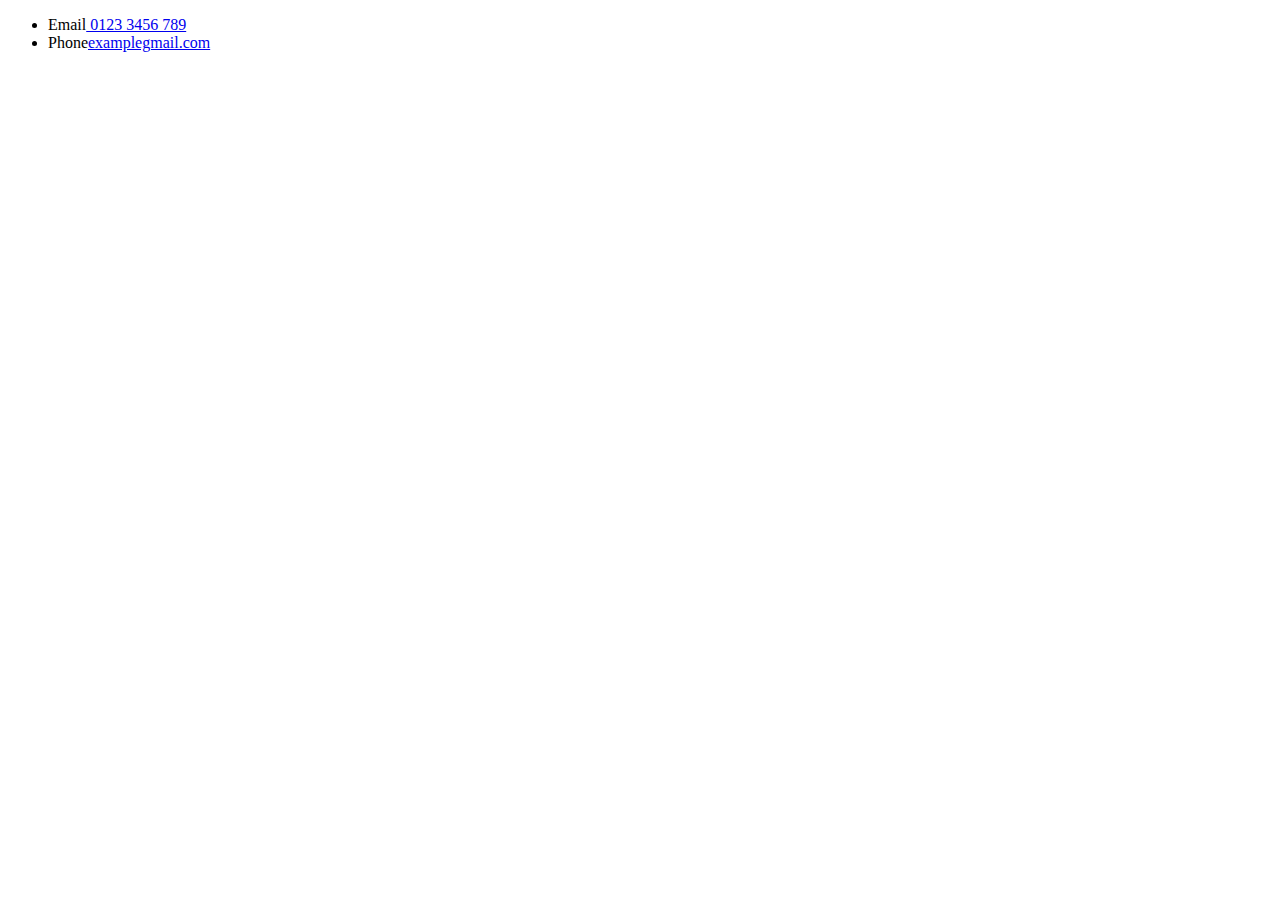
==== index.html @ 56a631da "first commit" ====
<!DOCTYPE html>
<html lang="en">
<head>
    <meta charset="UTF-8">
    <meta http-equiv="X-UA-Compatible" content="IE=edge">
    <meta name="viewport" content="width=device-width, initial-scale=1.0">
    <title>Document</title>
    <link rel="stylesheet" href="./assets/css/styles.css">
</head>
<body>
     <div class="site-wrapper">
        <header class="header">
           
            <div class="container">
                <div class="top-socialbar-wrapper">
                    <div class="topbar-inner">
                        <ul class="contact-detail">
                            <li><span>Email</span><a href="tel :+92 1233456789"> 0123 3456 789</a></li>
                            <li><span>Phone</span><a href="mailto:examplegmail.com">examplegmail.com</a></li>
        
                        </ul><!-- contct-detail-end -->
                        </div><!-- topbar-inner -->

            </div>
            <!-- container-end -->
             







                </div> <!--top-socailbar-wrapper-end  -->
            

        </header><!-- header-end -->

     </div> <!-- site-wrapper-end -->

    
    
</body>
</html>
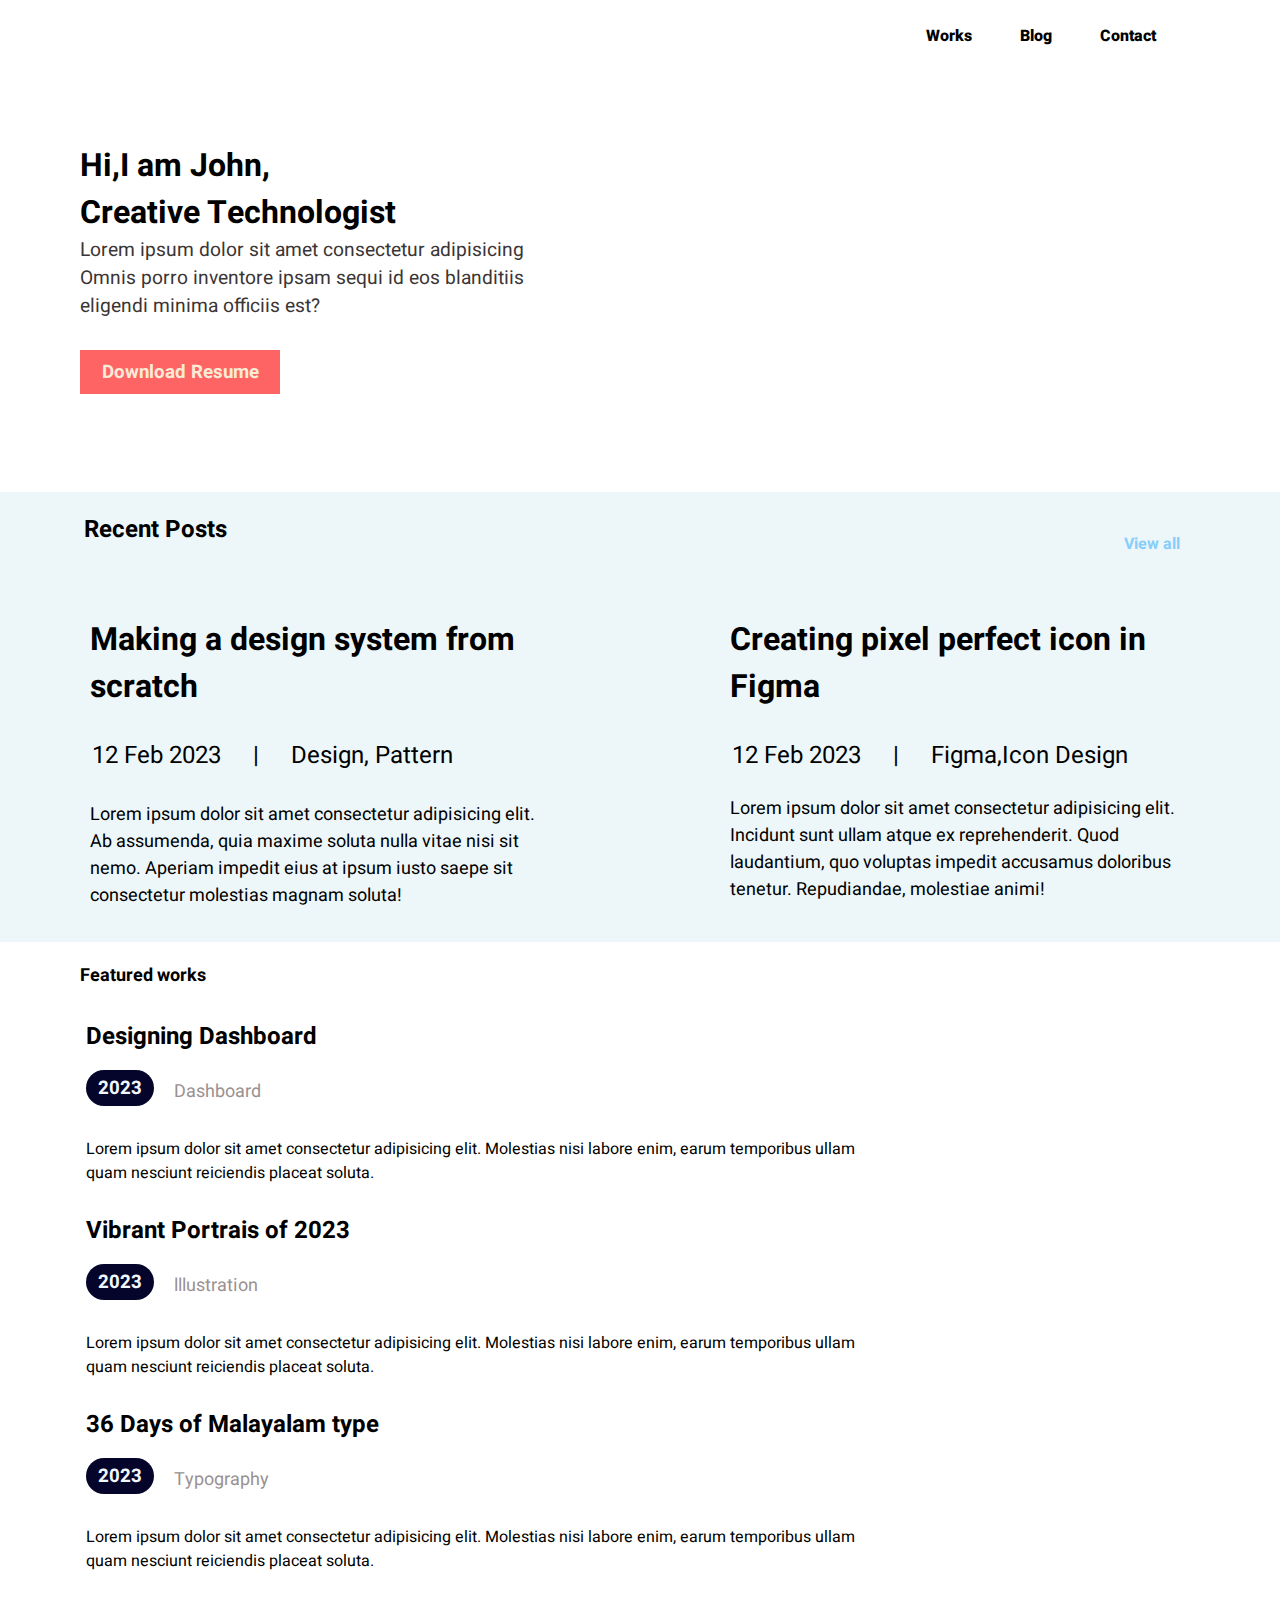
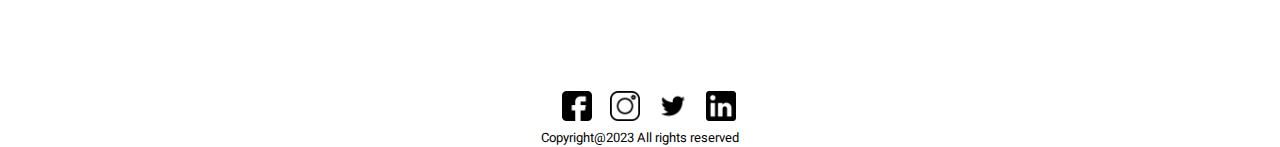
==== commit 036638bc: "changes" ====
--- a/index.html
+++ b/index.html
@@ -6,37 +6,274 @@
     <meta name="viewport" content="width=device-width, initial-scale=1.0">
     <title>Document</title>
     <link rel="stylesheet" href="./assets/css/styles.css">
+    <link rel="preconnect" href="https://fonts.googleapis.com">
+<link rel="preconnect" href="https://fonts.gstatic.com" crossorigin>
+<link href="https://fonts.googleapis.com/css2?family=Heebo:wght@300;400;500;600;700&display=swap" rel="stylesheet">
 </head>
 <body>
      <div class="site-wrapper">
-        <header class="header">
+        <header>
+            <div class="navbar">
+            <ul>
+                <li><h4><a href="">  Works</a></h4></li>
+                <li><h4><a href="">Blog</a></h4></li>
+                <li><h4><a href="">Contact  </a></h4></li>
+            </ul>
+          
+            </div> <!-- navbar-end -->
+
+
+            <div class="ul-controller">
+                <ul class="primary-ul">
+                    <li class="head-text">
+                      <h1>Hi,I am John,<br>Creative Technologist</h1>
+                
+                    </li><!-- head-text-end -->
+                    <li class="main-text">
+                       <p>Lorem ipsum dolor sit amet consectetur adipisicing  Omnis porro inventore ipsam sequi id eos blanditiis eligendi minima officiis est?</p> 
+    
+                    </li><!-- main-text-end -->
+                    <li class="foot-text">
+                     <a href=""><h3>Download Resume</h3></a>
+    
+    
+    
+                    </li><!-- foot-text-end -->
+                     
+    
+    
+    
+                </ul><!-- primary-ul-end -->
+                <ul class="secondary-ul">
+                    <li class="main-img">
+                        <img src="./assets/img/Ellipse 1.png" alt="">
+    
+    
+                        
+                    </li>
+    
+                </ul><!-- secondary-ul-end -->
+            </div><!-- ul-controller-end -->
+             
            
+            
+
+          
+
+
+
+
+
+
+
+
+
+
+        
+           
+
+
+
+        </header>
+
+
+
+
+
+
+
+        <main>
+
+
             <div class="container">
-                <div class="top-socialbar-wrapper">
-                    <div class="topbar-inner">
-                        <ul class="contact-detail">
-                            <li><span>Email</span><a href="tel :+92 1233456789"> 0123 3456 789</a></li>
-                            <li><span>Phone</span><a href="mailto:examplegmail.com">examplegmail.com</a></li>
+                <ul class="main-top-ul">
+                    <div class="first-li"><li><h2><a href="">Recent Posts</a></h2></li></div>
+                    <div class="second-li"><li><h4><a href="">View all</a></h4></li></div>
+
+
+
+
+
+
+
+
+                </ul><!-- main-top-ul -->
+
+
+                <div class="main-scondary-ul">
+
+                <ul class="ul-a">
+                    <h1>Making a design system from scratch</h1>
+
+                    <div class="span-controller">
+                        <span>12 Feb 2023</span>
+                        <span>|</span>
+                        <span>Design, Pattern</span>
+                      </div><!-- span-controller-end -->
+
+                    <p>Lorem ipsum dolor sit amet consectetur adipisicing elit. Ab assumenda, quia maxime soluta nulla vitae nisi sit nemo. Aperiam impedit eius at ipsum iusto saepe sit consectetur molestias magnam soluta!</p>
+
+
+
+
+                </ul> <!-- ul-a-end -->
+
+
+
+
+                <ul class="ul-b">
+
+                    <h1>Creating pixel perfect icon in Figma</h1>
+                    <div class="span-controller">
+                        <span>12 Feb 2023</span>
+                        <span>|</span>
+                        <span>Figma,Icon Design</span>
+                      </div><!-- span-controller-end -->
+                      <p>Lorem ipsum dolor sit amet consectetur adipisicing elit. Incidunt sunt ullam atque ex reprehenderit. Quod laudantium, quo voluptas impedit accusamus doloribus tenetur. Repudiandae, molestiae animi!</p>
+
+
+
+
+
+                </ul> <!-- ul-b-end -->
+
+
+
+
+
+
+
+
+                </div><!-- secondary-ul-end -->
+
+
+
+
+
+
+
+
+
+
+
+            </div><!-- container-end -->
+
+
+
+
+
+        </main>
+
+
+
+
+        <footer>
+         <h4>Featured works</h4>
+
+        <div class="card-a">
+            <ul class="ul-primary">
+                <li><img src="./assets/img/Rectangle 30.png" alt=""></li>
+                
+
+            </ul><!-- primary-ul-end -->
+            <ul class="secondary-ul">
+                <li><a href=""><h2>Designing Dashboard</h2></a></li>
+                
+                <div class="wrapper"><li><h3>2023 </h3></li>
+                    <li> <p>Dashboard</p>  </li>
+                </div><!-- wrapper-end -->
+               <li> <p>Lorem ipsum dolor sit amet consectetur adipisicing elit. Molestias nisi labore enim, earum temporibus ullam quam nesciunt reiciendis placeat soluta.</p></li>
+
+            </ul><!-- secondary-ul-end -->
+
+
+
+        </div><!-- card-a-end -->
+        <div class="card-b">
+            <ul class="ul-primary">
+                <li><img src="./assets/img/Rectangle 32.png" alt=""></li>
+                
+
+            </ul><!-- primary-ul-end -->
+            <ul class="secondary-ul">
+                <li><a href=""><h2>Vibrant Portrais of 2023</h2></a></li>
+                
+                <div class="wrapper"><li><h3>2023 </h3></li>
+                    <li> <p>lllustration</p>  </li>
+                </div><!-- wrapper-end -->
+               <li> <p>Lorem ipsum dolor sit amet consectetur adipisicing elit. Molestias nisi labore enim, earum temporibus ullam quam nesciunt reiciendis placeat soluta.</p></li>
+
+            </ul><!-- secondary-ul-end -->
+
+
+
+
+        </div><!-- card-b-end -->
+        <div class="card-c">
+            <ul class="ul-primary">
+                <li><img src="./assets/img/Rectangle 34.png" alt=""></li>
+                
+
+            </ul><!-- primary-ul-end -->
+            <ul class="secondary-ul">
+                <li><a href=""><h2>36 Days of Malayalam type</h2></a></li>
+                
+                <div class="wrapper"><li><h3>2023 </h3></li>
+                    <li> <p>Typography</p>  </li>
+                </div><!-- wrapper-end -->
+               <li> <p>Lorem ipsum dolor sit amet consectetur adipisicing elit. Molestias nisi labore enim, earum temporibus ullam quam nesciunt reiciendis placeat soluta.</p></li>
+
+            </ul><!-- secondary-ul-end -->
+
+
+
+
+        </div><!-- card-c-end -->
+
+      <div class="social-services">
+        <ul class="links-collector">
+            
+        <li class="fb"><a href=""><img src="./assets/img/facebook.png" alt=""></a></li>
+        <li class="insta"><a href=""><img src="./assets/img/instagram.png" alt=""></a></li>
+        <li class="twitter"><a href=""><img src="./assets/img/twitter.png" alt=""></a></li>
+        <li class="linkdin"><a href=""><img src="./assets/img/linkedin-logo.png" alt=""></a></li>
+
+
+
+
+
+        </ul> <!-- links-collector-end -->
         
-                        </ul><!-- contct-detail-end -->
-                        </div><!-- topbar-inner -->
-
-            </div>
-            <!-- container-end -->
-             
-
-
-
-
-
-
-
-                </div> <!--top-socailbar-wrapper-end  -->
-            
-
-        </header><!-- header-end -->
-
-     </div> <!-- site-wrapper-end -->
+
+      </div><!-- socail-services-end -->
+      <div class="ending-text">
+       <p>Copyright@2023 All rights reserved</p>
+
+
+
+      </div><!-- ending-text-end -->
+
+
+
+
+
+
+        </footer>
+
+
+
+
+
+
+
+
+
+
+
+
+
+     </div> <!-- site-wrappr-end -->
+
 
     
     
--- a/assets/css/styles.css
+++ b/assets/css/styles.css
@@ -0,0 +1,265 @@
+/* light white #edf7fa */
+/* orange #ff6464 */
+/* button color rgba(5,4,43,255) */
+
+*{
+    margin: 0;
+    padding: 0;
+    list-style: none;
+    text-decoration: none;
+    color: black;
+}
+html{
+    font-family: 'Heebo', sans-serif;
+}
+.navbar ul{
+    display: flex;
+    justify-content: end;
+    padding-right: 100px;
+     
+}
+.navbar ul li h4{
+   font-weight: 800;
+   padding: 24px;
+   font: bold;
+
+
+}
+
+.ul-controller{
+    display: flex;
+    justify-content: space-between;
+}
+.primary-ul{
+    width: 500px;
+    height: 280px; 
+    margin: 50px;
+    margin-left: 60px;
+    padding: 20px;
+    
+    
+    
+}
+.head-text h1{
+    
+    font: large;
+    font: 200;
+}
+
+
+.primary-ul .main-text p{
+    font-size: larger;
+    font: bold;
+    color: rgb(59, 53, 53);
+}
+.primary-ul .foot-text {
+    width: 200px;
+    margin-top: 30px;
+    
+    background-color: #ff6464;
+}
+.primary-ul .foot-text h3{
+     padding: 8px;
+     text-align: center;
+     color: antiquewhite;
+}
+.secondary-ul .main-img{
+    margin: 80px;
+    margin-right: 300px;
+}
+main .container{
+    width: 100%;
+    height: 450px;
+    background-color:  #edf7fa;
+}
+.container .main-top-ul{
+    display: flex;
+    justify-content: space-between;
+}
+.container .main-top-ul li{
+    padding: 20px;
+    padding-left: 84px;
+}
+.ul-a{
+    width: 500px;
+    height: 320px;
+    
+}
+.ul-b{
+    width: 500px;
+    height: 320px;
+    
+
+}
+.main-scondary-ul{
+    display: flex;
+    justify-content: space-around;
+}
+.second-li{
+    margin: 20px;
+    padding-right: 60px
+    
+    
+
+}
+.second-li a{
+    color: lightskyblue;
+}
+.ul-a h1{
+    padding-left: 20px;
+    padding: 20px;
+}
+.ul-a span{
+    font-size: x-large;
+   
+    padding: 14px;
+}
+.ul-a .span-controller{
+    padding: 8px;
+}
+.ul-a p{
+    font-size: large;
+     padding: 20px;
+}
+.ul-b h1{
+    padding-left: 20px;
+    padding: 20px;
+}
+.ul-b span{
+    font-size: x-large;
+   
+    padding: 14px;
+}
+.ul-b .span-controller{
+    padding: 8px;
+}
+.ul-b p{
+    font-size: large;
+     padding: 14px;
+     padding-left: 20px;
+}
+footer h4{
+    padding: 20px;
+    padding-left: 80px;
+    font-size: large;
+}
+.card-a{
+    padding: 10px;
+    padding-left: 66px;
+    width: 800px;
+    display: flex;
+    
+}
+.secondary-ul li h2{
+    padding-left: 20px;
+
+
+}
+.secondary-ul li h3{
+    width: 60px;
+    color: aliceblue;
+    background-color: rgba(5,4,43,255);
+    padding: 4px;
+    text-align: center;
+    border-radius: 40px;
+
+
+}
+.secondary-ul .wrapper{
+    display: flex;
+    padding: 16px;
+    padding-left: 20px;
+}
+.secondary-ul .wrapper p{
+    font-size: large;
+    font: bolder;
+    color: rgb(154, 145, 145);
+}
+.secondary-ul li p{
+    padding: 8px;
+    padding-left: 20px;
+}
+.card-b{
+    padding: 10px;
+    padding-left: 66px;
+    width: 800px;
+    display: flex;
+    
+}.card-c{
+    padding: 10px;
+    padding-left: 66px;
+    width: 800px;
+    display: flex;
+    
+}
+
+ .links-collector{
+    display: flex;
+    padding-top: 100px;
+    justify-content: center;
+ }
+ .fb img,.twitter img,.insta img,.linkdin img{
+    padding-left: 18px;
+    
+
+    width: 30px;
+    
+}
+.ending-text p{
+    font: bold;
+    font-size: small;
+    text-align: center;
+   
+   
+    
+}
+.ending-text{
+    justify-content: right;
+}
+
+
+
+
+
+
+
+
+
+
+
+
+
+/* // `sm` applies to x-small devices (portrait phones, less than 576px) */
+@media (max-width: 575.98px) { ... }
+
+/* // `md` applies to small devices (landscape phones, less than 768px) */
+@media (max-width: 767.98px) { ... }
+
+/* // `lg` applies to medium devices (tablets, less than 992px) */
+@media (max-width: 991.98px) { ... }
+
+/* // `xl` applies to large devices (desktops, less than 1200px) */
+@media (max-width: 1199.98px) { ... }
+
+/* // `xxl` applies to x-large devices (large desktops, less than 1400px) */
+@media (max-width: 1399.98px) { ... }
+
+
+
+
+
+
+
+
+
+
+
+
+
+
+
+
+
+
+
+
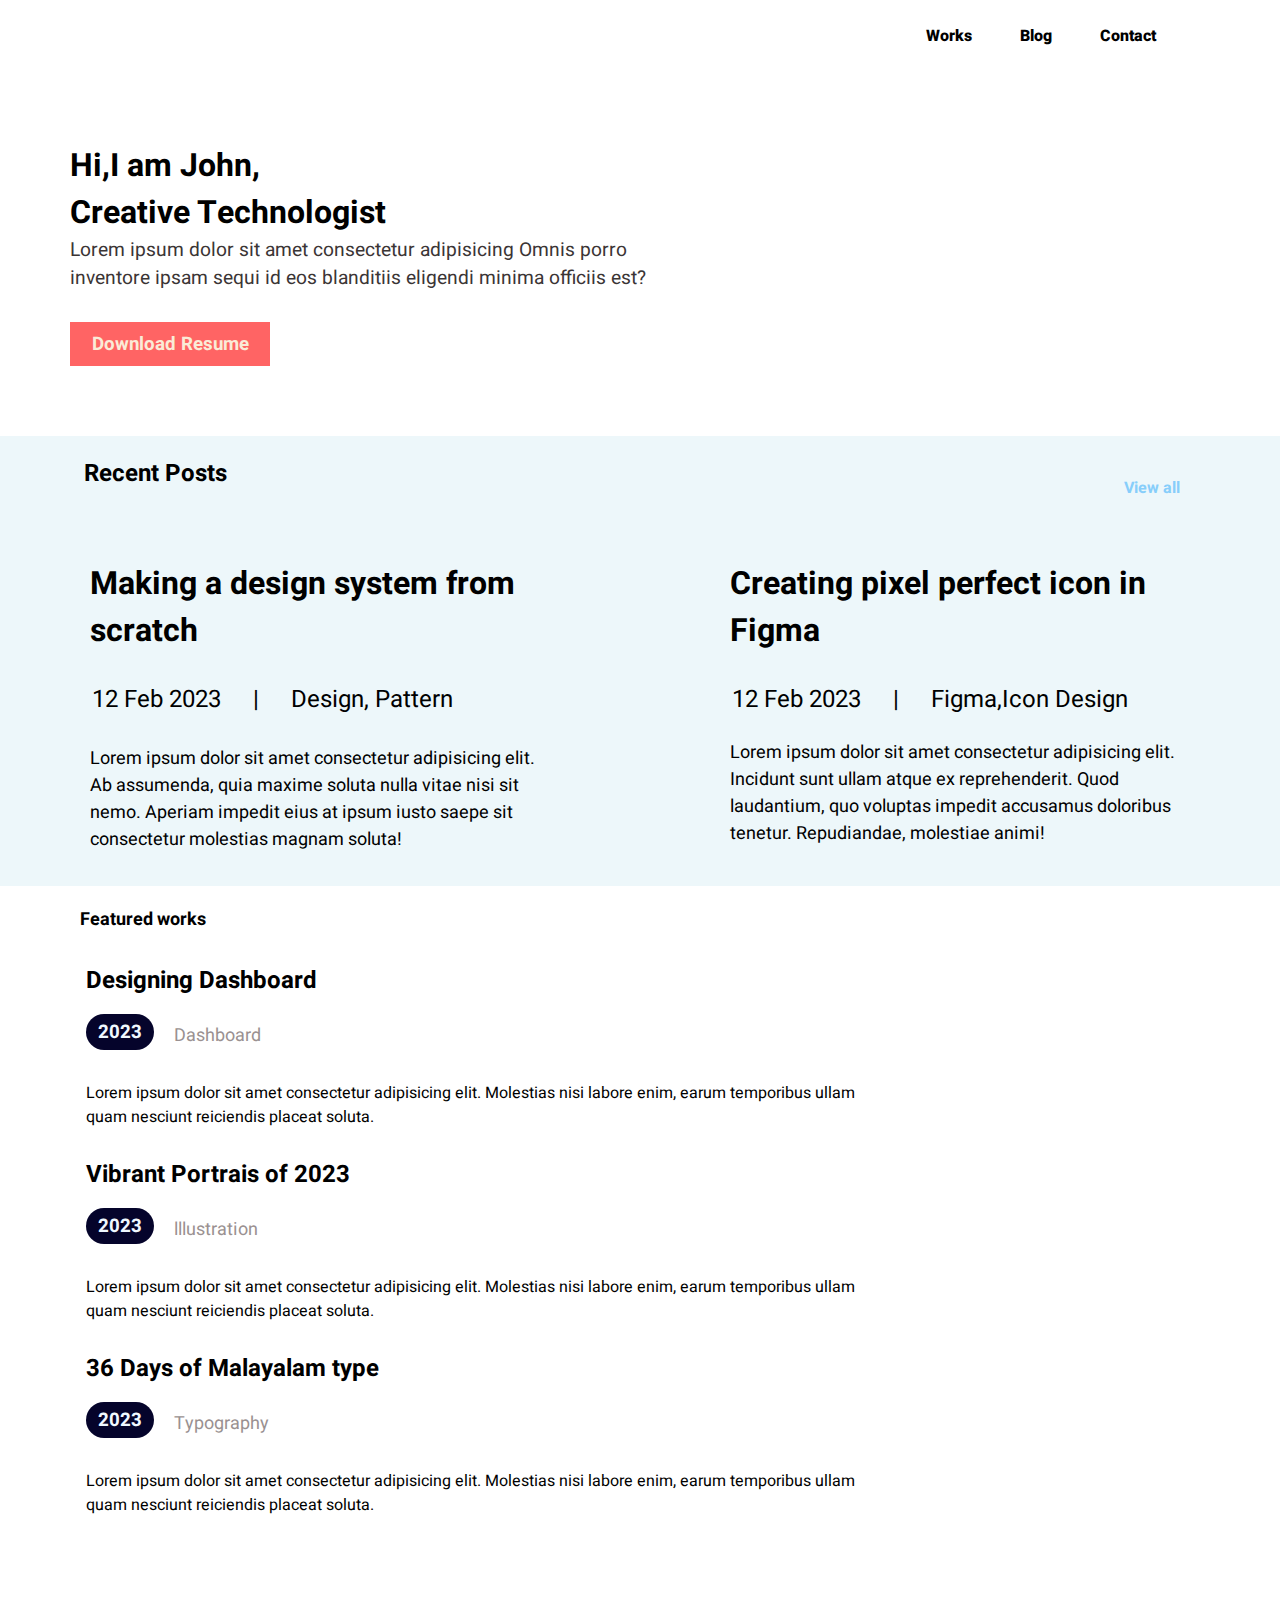
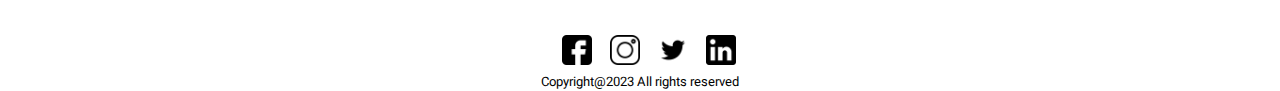
==== commit 54957ad5: "done" ====
--- a/index.html
+++ b/index.html
@@ -21,6 +21,11 @@
             </ul>
           
             </div> <!-- navbar-end -->
+            <div class="second-navbar">
+        <ul><li><img src="./assets/img/menu.png" alt=""></li></ul>
+              
+
+            </div><!-- second-navbar-end -->
 
 
             <div class="ul-controller">
@@ -168,8 +173,10 @@
 
 
         <footer>
+            <div class="inner-container">
          <h4>Featured works</h4>
-
+          
+         
         <div class="card-a">
             <ul class="ul-primary">
                 <li><img src="./assets/img/Rectangle 30.png" alt=""></li>
@@ -182,12 +189,15 @@
                 <div class="wrapper"><li><h3>2023 </h3></li>
                     <li> <p>Dashboard</p>  </li>
                 </div><!-- wrapper-end -->
-               <li> <p>Lorem ipsum dolor sit amet consectetur adipisicing elit. Molestias nisi labore enim, earum temporibus ullam quam nesciunt reiciendis placeat soluta.</p></li>
+               <li><div class="longest-text">
+                <p>Lorem ipsum dolor sit amet consectetur adipisicing elit. Molestias nisi labore enim, earum temporibus ullam quam nesciunt reiciendis placeat soluta.</p>
+               </div><!-- longest-text-end -->
+                 </li>
 
             </ul><!-- secondary-ul-end -->
 
 
-
+            
         </div><!-- card-a-end -->
         <div class="card-b">
             <ul class="ul-primary">
@@ -201,7 +211,9 @@
                 <div class="wrapper"><li><h3>2023 </h3></li>
                     <li> <p>lllustration</p>  </li>
                 </div><!-- wrapper-end -->
-               <li> <p>Lorem ipsum dolor sit amet consectetur adipisicing elit. Molestias nisi labore enim, earum temporibus ullam quam nesciunt reiciendis placeat soluta.</p></li>
+                <li><div class="longest-text">
+                    <p>Lorem ipsum dolor sit amet consectetur adipisicing elit. Molestias nisi labore enim, earum temporibus ullam quam nesciunt reiciendis placeat soluta.</p>
+                   </div><!-- longest-text-end -->
 
             </ul><!-- secondary-ul-end -->
 
@@ -221,7 +233,9 @@
                 <div class="wrapper"><li><h3>2023 </h3></li>
                     <li> <p>Typography</p>  </li>
                 </div><!-- wrapper-end -->
-               <li> <p>Lorem ipsum dolor sit amet consectetur adipisicing elit. Molestias nisi labore enim, earum temporibus ullam quam nesciunt reiciendis placeat soluta.</p></li>
+                <li><div class="longest-text">
+                    <p>Lorem ipsum dolor sit amet consectetur adipisicing elit. Molestias nisi labore enim, earum temporibus ullam quam nesciunt reiciendis placeat soluta.</p>
+                   </div><!-- longest-text-end -->
 
             </ul><!-- secondary-ul-end -->
 
@@ -229,6 +243,8 @@
 
 
         </div><!-- card-c-end -->
+
+          </div> <!-- inner-container-end -->
 
       <div class="social-services">
         <ul class="links-collector">
--- a/assets/css/styles.css
+++ b/assets/css/styles.css
@@ -9,6 +9,7 @@
     text-decoration: none;
     color: black;
 }
+
 html{
     font-family: 'Heebo', sans-serif;
 }
@@ -25,20 +26,31 @@
 
 
 }
+.navbar ul li h4 a:hover {
+   color: #ff6464;
+   transition: 0.2s;
+}
 
 .ul-controller{
     display: flex;
     justify-content: space-between;
 }
+.second-navbar img{
+    width: 30px;
+    justify-content: end;
+}
+.second-navbar{
+    display: none;
+}
+.second-navbar ul{
+  text-align: end;
+  
+}
 .primary-ul{
-    width: 500px;
-    height: 280px; 
+    width: 600px;
+     
     margin: 50px;
-    margin-left: 60px;
     padding: 20px;
-    
-    
-    
 }
 .head-text h1{
     
@@ -55,17 +67,19 @@
 .primary-ul .foot-text {
     width: 200px;
     margin-top: 30px;
-    
     background-color: #ff6464;
+    
+    
 }
 .primary-ul .foot-text h3{
      padding: 8px;
      text-align: center;
      color: antiquewhite;
 }
+
 .secondary-ul .main-img{
     margin: 80px;
-    margin-right: 300px;
+    margin-right: 250px;
 }
 main .container{
     width: 100%;
@@ -154,6 +168,10 @@
     padding-left: 20px;
 
 
+}
+.secondary-ul li a h2:hover{
+    color: #ff6464;
+    transition: 0.3s;
 }
 .secondary-ul li h3{
     width: 60px;
@@ -179,6 +197,7 @@
     padding: 8px;
     padding-left: 20px;
 }
+
 .card-b{
     padding: 10px;
     padding-left: 66px;
@@ -230,36 +249,173 @@
 
 
 /* // `sm` applies to x-small devices (portrait phones, less than 576px) */
-@media (max-width: 575.98px) { ... }
+@media (max-width: 575.98px) { 
+    .ul-controller{
+        display: block;
+    }
+    .foot-text{
+       margin-left: 180px;
+        
+    }
+    .primary-ul li{
+        text-align: center;
+    }
+    .main-top-ul .first-li {
+        
+        padding-left: 40px;
+    }
+    .main-top-ul .second-li {
+        display: none;
+    }
+    .main-scondary-ul{
+        display: block;
+        
+    }
+    .main-img img{
+        margin-left: 100px;
+        margin-top: 0%;
+    }
+   
+    main .container{
+        width: 1000px;
+        height: 730px;
+        text-align: center;
+        background-color:  #edf7fa;
+    }
+    .navbar{
+        display: none;
+    }
+   
+    .secondary-navbar li{
+        text-align: end;
+    }
+  
+    
+    .inner-container h4{
+        margin: 0;
+        padding: 0;
+        text-align: center;
+    }
+    .card-a,.card-b,.card-c{
+        
+        padding: 8px;
+        
+        display: block;
+    }
+    .card-a img,.card-b img,.card-c img{
+        padding-left: 14px;
+        
+    }
+    .longest-text p{
+        
+        width: 280px;
+    }
+    .ul-a h1 p{
+        width: 100%;
+        
+    }
+ }
 
 /* // `md` applies to small devices (landscape phones, less than 768px) */
-@media (max-width: 767.98px) { ... }
+@media (max-width: 767.98px) { 
+    .ul-controller{
+        display: block;
+
+    }
+    .primary-ul{
+        text-align: center;
+    }
+    .foot-text {
+        margin-left: 200px;
+       
+    }
+    .secondary-ul .main-img{
+       margin-left: 200px;
+    }
+    
+    .first-li li h2 a{
+        text-align: center;
+        padding-left: 160px;
+       
+    }
+    .main-top-ul .second-li {
+        display: none;
+    }
+    .main-scondary-ul{
+        display: block;
+        
+        
+    }
+    .ul-a{
+        background-color: antiquewhite;
+        margin: 0% auto;
+    }
+    .ul-b{
+        background-color: antiquewhite;
+        margin: 10px auto;
+    }
+    main .container{
+        width: 1000px;
+        height: 730px;
+        text-align: center;
+        background-color:  #edf7fa;
+    }
+    .card-a,.card-b,.card-c{
+        
+        padding: 8px;
+        
+        display: block;
+    }
+    footer .inner-container h4{
+        text-align: center;
+    }
+    .card-a,.card-b,.card-c{
+        text-align: center;
+        
+    }
+    .secondary-ul{
+        text-align: left;
+    }
+    .longest-text p{
+        
+        width: 380px;
+    }
+
+
+
+ }
 
 /* // `lg` applies to medium devices (tablets, less than 992px) */
-@media (max-width: 991.98px) { ... }
+@media (max-width: 991.98px) { 
+
+}
 
 /* // `xl` applies to large devices (desktops, less than 1200px) */
-@media (max-width: 1199.98px) { ... }
+@media (max-width: 1199.98px) { 
+
+ }
 
 /* // `xxl` applies to x-large devices (large desktops, less than 1400px) */
-@media (max-width: 1399.98px) { ... }
-
-
-
-
-
-
-
-
-
-
-
-
-
-
-
-
-
-
-
-
+@media (max-width: 1399.98px) { 
+
+ }
+
+
+
+
+
+
+
+
+
+
+
+
+
+
+
+
+
+
+
+
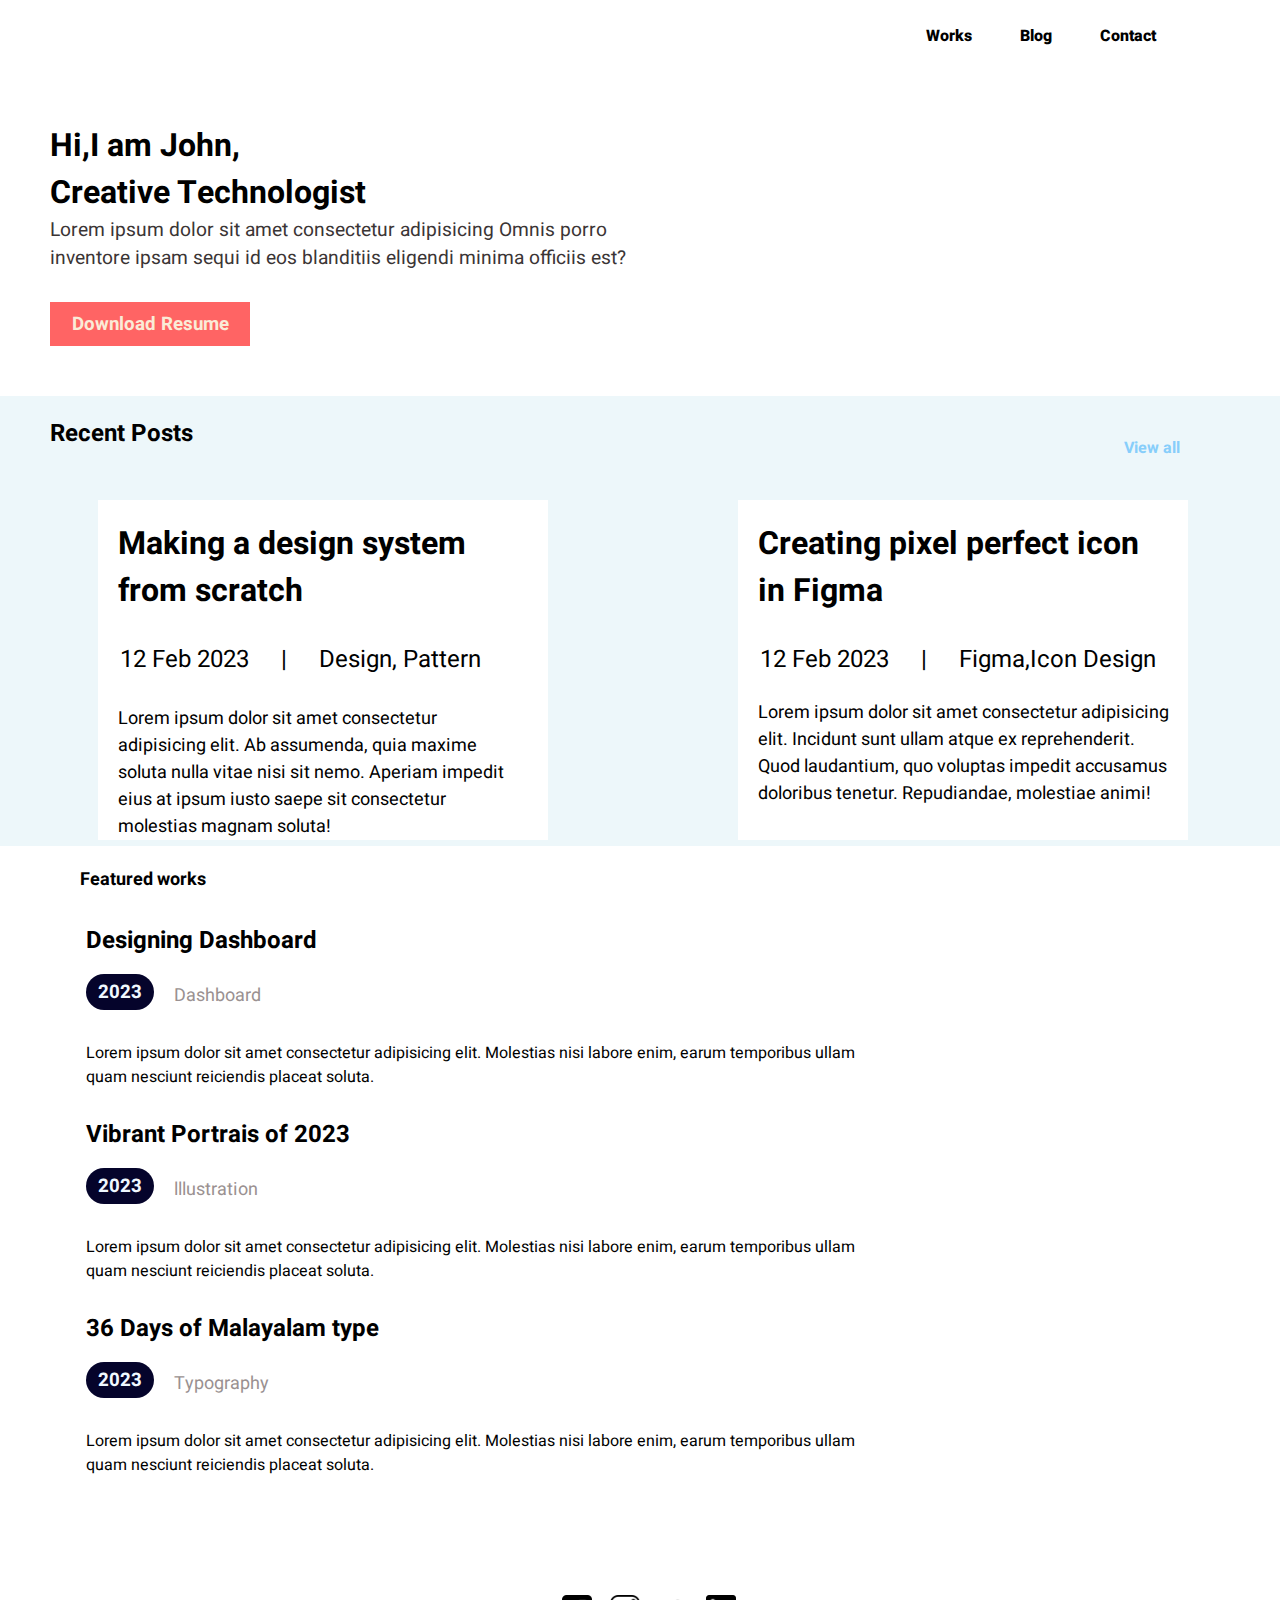
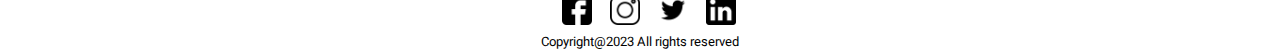
==== commit 80763148: "done" ====
--- a/index.html
+++ b/index.html
@@ -7,15 +7,15 @@
     <title>Document</title>
     <link rel="stylesheet" href="./assets/css/styles.css">
     <link rel="preconnect" href="https://fonts.googleapis.com">
-<link rel="preconnect" href="https://fonts.gstatic.com" crossorigin>
-<link href="https://fonts.googleapis.com/css2?family=Heebo:wght@300;400;500;600;700&display=swap" rel="stylesheet">
+    <link rel="preconnect" href="https://fonts.gstatic.com" crossorigin>
+    <link href="https://fonts.googleapis.com/css2?family=Heebo:wght@300;400;500;600;700&display=swap" rel="stylesheet">
 </head>
 <body>
      <div class="site-wrapper">
         <header>
             <div class="navbar">
             <ul>
-                <li><h4><a href="">  Works</a></h4></li>
+                <li><h4><a href="./Works.html">  Works</a></h4></li>
                 <li><h4><a href="">Blog</a></h4></li>
                 <li><h4><a href="">Contact  </a></h4></li>
             </ul>
--- a/assets/css/styles.css
+++ b/assets/css/styles.css
@@ -38,6 +38,7 @@
 .second-navbar img{
     width: 30px;
     justify-content: end;
+    
 }
 .second-navbar{
     display: none;
@@ -48,8 +49,9 @@
 }
 .primary-ul{
     width: 600px;
+    
      
-    margin: 50px;
+    margin: 30px;
     padding: 20px;
 }
 .head-text h1{
@@ -79,7 +81,7 @@
 
 .secondary-ul .main-img{
     margin: 80px;
-    margin-right: 250px;
+    margin-right: 150px;
 }
 main .container{
     width: 100%;
@@ -92,16 +94,20 @@
 }
 .container .main-top-ul li{
     padding: 20px;
-    padding-left: 84px;
+    padding-left: 50px;
 }
 .ul-a{
-    width: 500px;
-    height: 320px;
+    width: 450px;
+    height: 340px;
+    background-color: white;
+    margin-left: 6px;
     
 }
 .ul-b{
-    width: 500px;
-    height: 320px;
+    width: 450px;
+    height: 340px;
+    background-color: white;
+    margin-left: 6px;
     
 
 }
@@ -239,6 +245,118 @@
 
 
 
+/* works-page */
+
+.works-navbar ul{
+    display: flex;
+    justify-content: right;
+
+
+}
+
+
+.works-navbar ul h3{
+    font-weight: 800;
+        padding: 24px;
+    font: bold;
+ 
+ 
+ }
+ .works-navbar ul h3 a:hover{
+    color: #ff6464;
+    transition: 0.2s;
+    
+ 
+ 
+ }
+ .highlighted-text{
+    padding: 80px;
+ }
+ .highlighted-text h1 a:hover{
+    color: #ff6464;
+    transition: 0.3s;
+ }
+ .works-card-a,.works-card-b,.works-card-c,.works-card-d{
+    display: flex;
+    margin-left: 70px;
+    border-bottom: #ff6464;
+    padding-top: 40px;
+ }
+
+
+ /* blog css */
+
+ .blog-navbar ul{
+    display: flex;
+    justify-content: right;
+    padding: 40px;
+    padding-right: 60px;
+ }
+ .blog-navbar ul li{
+    padding-left: 80px;
+ }
+ .blog-navbar li h3 a:hover{
+    color: #ff6464;
+    transition: 0.2s;
+ }
+
+
+
+
+ /* cheking */
+ .main-heading{
+    padding: 40px;
+    padding-left: 70px;
+}
+.main-heading a:hover{
+    color: #ff6464;
+    transition: 0.2s;
+
+}
+.paragraph-a .top-text,.paragraph-b .top-text,.paragraph-c .top-text,.paragraph-d .top-text{
+ padding: 12px;
+ padding-left: 24px;
+}
+.top-text a:hover{
+    color: #ff6464;
+    transition: 0.2s;
+}
+.paragraph-a,.paragraph-b,.paragraph-c,.paragraph-d{
+    padding-left: 40px;
+}
+.paragraph-a .middle-text,.paragraph-b .middle-text,.paragraph-c .middle-text,.paragraph-d .middle-text{
+    padding: 12px;
+}
+.paragraph-a .bottom-text,.paragraph-b .bottom-text,.paragraph-c .bottom-text,.paragraph-d .bottom-text{
+    padding: 12px;
+}
+.paragraph-a .bottom-text p,.paragraph-b .bottom-text p,.paragraph-c .bottom-text p,.paragraph-d .bottom-text p{
+    padding-left: 16px;
+}
+.paragraph-a .middle-text span,.paragraph-b .middle-text span,.paragraph-c .middle-text span,.paragraph-d .middle-text span{
+    padding: 12px;
+}
+
+.paragraph-a .middle-text .transparent-text,.paragraph-b .middle-text .transparent-text,.paragraph-c .middle-text .transparent-text,.paragraph-d .middle-text .transparent-text{
+    color: rgb(140, 131, 131);
+}
+.line-container{
+    margin-top: 20px;
+    width: 800px;
+    padding: 1px;
+    background-color: rgb(183, 171, 171);
+ 
+}
+.main-heading a:hover{
+    color: #ff6464;
+}
+.middle-text span{
+font-weight: 400;
+}
+
+
+
+
 
 
 
@@ -252,17 +370,34 @@
 @media (max-width: 575.98px) { 
     .ul-controller{
         display: block;
-    }
-    .foot-text{
-       margin-left: 180px;
-        
-    }
-    .primary-ul li{
-        text-align: center;
-    }
-    .main-top-ul .first-li {
-        
-        padding-left: 40px;
+        text-align: left
+
+    }
+    .head-text h1,.main-text p{
+        text-align: left;
+       
+        
+    }
+    .head-text h1{
+        width: 300px;
+        
+    }
+    .main-text p{
+        width: 280px;
+    }
+    
+    .foot-text {
+        margin-left: 1px;
+       
+    }
+    .secondary-ul .main-img{
+       margin-left: 4px;
+    }
+    
+    .first-li li h2 a{
+        
+        padding-left: 16px;
+       
     }
     .main-top-ul .second-li {
         display: none;
@@ -270,49 +405,43 @@
     .main-scondary-ul{
         display: block;
         
-    }
-    .main-img img{
-        margin-left: 100px;
-        margin-top: 0%;
-    }
-   
+        
+    }
+    .span-controller span{
+        padding-left: 0px;
+        padding: 0;
+    }
+    .ul-a{
+        background-color: antiquewhite;
+       margin-left: 20px;
+       width: 350px;
+       height: 380px;
+    }
+    .ul-b{
+        margin-top: 20px;
+        background-color: antiquewhite;
+        margin-left: 20px ;
+        width: 450px;
+    }
     main .container{
         width: 1000px;
-        height: 730px;
-        text-align: center;
+        height: 800px;
+      text-align: left;
         background-color:  #edf7fa;
     }
-    .navbar{
-        display: none;
+    .card-a,.card-b,.card-c{
+        
+        padding: 8px;
+        
+        display: block;
     }
    
-    .secondary-navbar li{
-        text-align: end;
-    }
-  
-    
-    .inner-container h4{
-        margin: 0;
-        padding: 0;
-        text-align: center;
-    }
-    .card-a,.card-b,.card-c{
-        
-        padding: 8px;
-        
-        display: block;
-    }
-    .card-a img,.card-b img,.card-c img{
-        padding-left: 14px;
-        
+    .econdary-ul{
+        text-align: left;
     }
     .longest-text p{
         
-        width: 280px;
-    }
-    .ul-a h1 p{
-        width: 100%;
-        
+        width: 300px;
     }
  }
 
@@ -320,22 +449,36 @@
 @media (max-width: 767.98px) { 
     .ul-controller{
         display: block;
-
-    }
-    .primary-ul{
+        text-align: left;
+        
+
+    }
+    .head-text h1,.main-text p{
+        text-align: left;
+       
+        
+    }
+    .head-text h1{
+        width: 300px;
         text-align: center;
-    }
+        
+    }
+    .main-text p{
+        width: 280px;
+        text-align: center;
+    }
+    
     .foot-text {
-        margin-left: 200px;
+        margin-left: 40px;
        
     }
     .secondary-ul .main-img{
-       margin-left: 200px;
+       margin-left: 50px;
     }
     
     .first-li li h2 a{
-        text-align: center;
-        padding-left: 160px;
+        
+        padding-left: 16px;
        
     }
     .main-top-ul .second-li {
@@ -346,39 +489,46 @@
         
         
     }
+    .span-controller span{
+        padding-left: 0px;
+        padding: 0;
+    }
     .ul-a{
         background-color: antiquewhite;
-        margin: 0% auto;
+       margin-left: 20px;
+       width: 340px;
+       height: 440px;
     }
     .ul-b{
+        margin-top: 20px;
         background-color: antiquewhite;
-        margin: 10px auto;
+        margin-left: 20px ;
+        width: 340px;
+        height: 440px;
     }
     main .container{
-        width: 1000px;
-        height: 730px;
-        text-align: center;
+        width: 100%;
+        height: 1000px;
+      text-align: left;
         background-color:  #edf7fa;
     }
     .card-a,.card-b,.card-c{
         
         padding: 8px;
         
+        
         display: block;
     }
-    footer .inner-container h4{
-        text-align: center;
-    }
-    .card-a,.card-b,.card-c{
-        text-align: center;
-        
-    }
+    .card-a img,.card-b img,.card-c img{
+     margin-left: 20px;
+    }
+   
     .secondary-ul{
         text-align: left;
     }
     .longest-text p{
         
-        width: 380px;
+        width: 300px;
     }
 
 
@@ -387,6 +537,7 @@
 
 /* // `lg` applies to medium devices (tablets, less than 992px) */
 @media (max-width: 991.98px) { 
+    
 
 }
 
@@ -414,8 +565,3 @@
 
 
 
-
-
-
-
-
